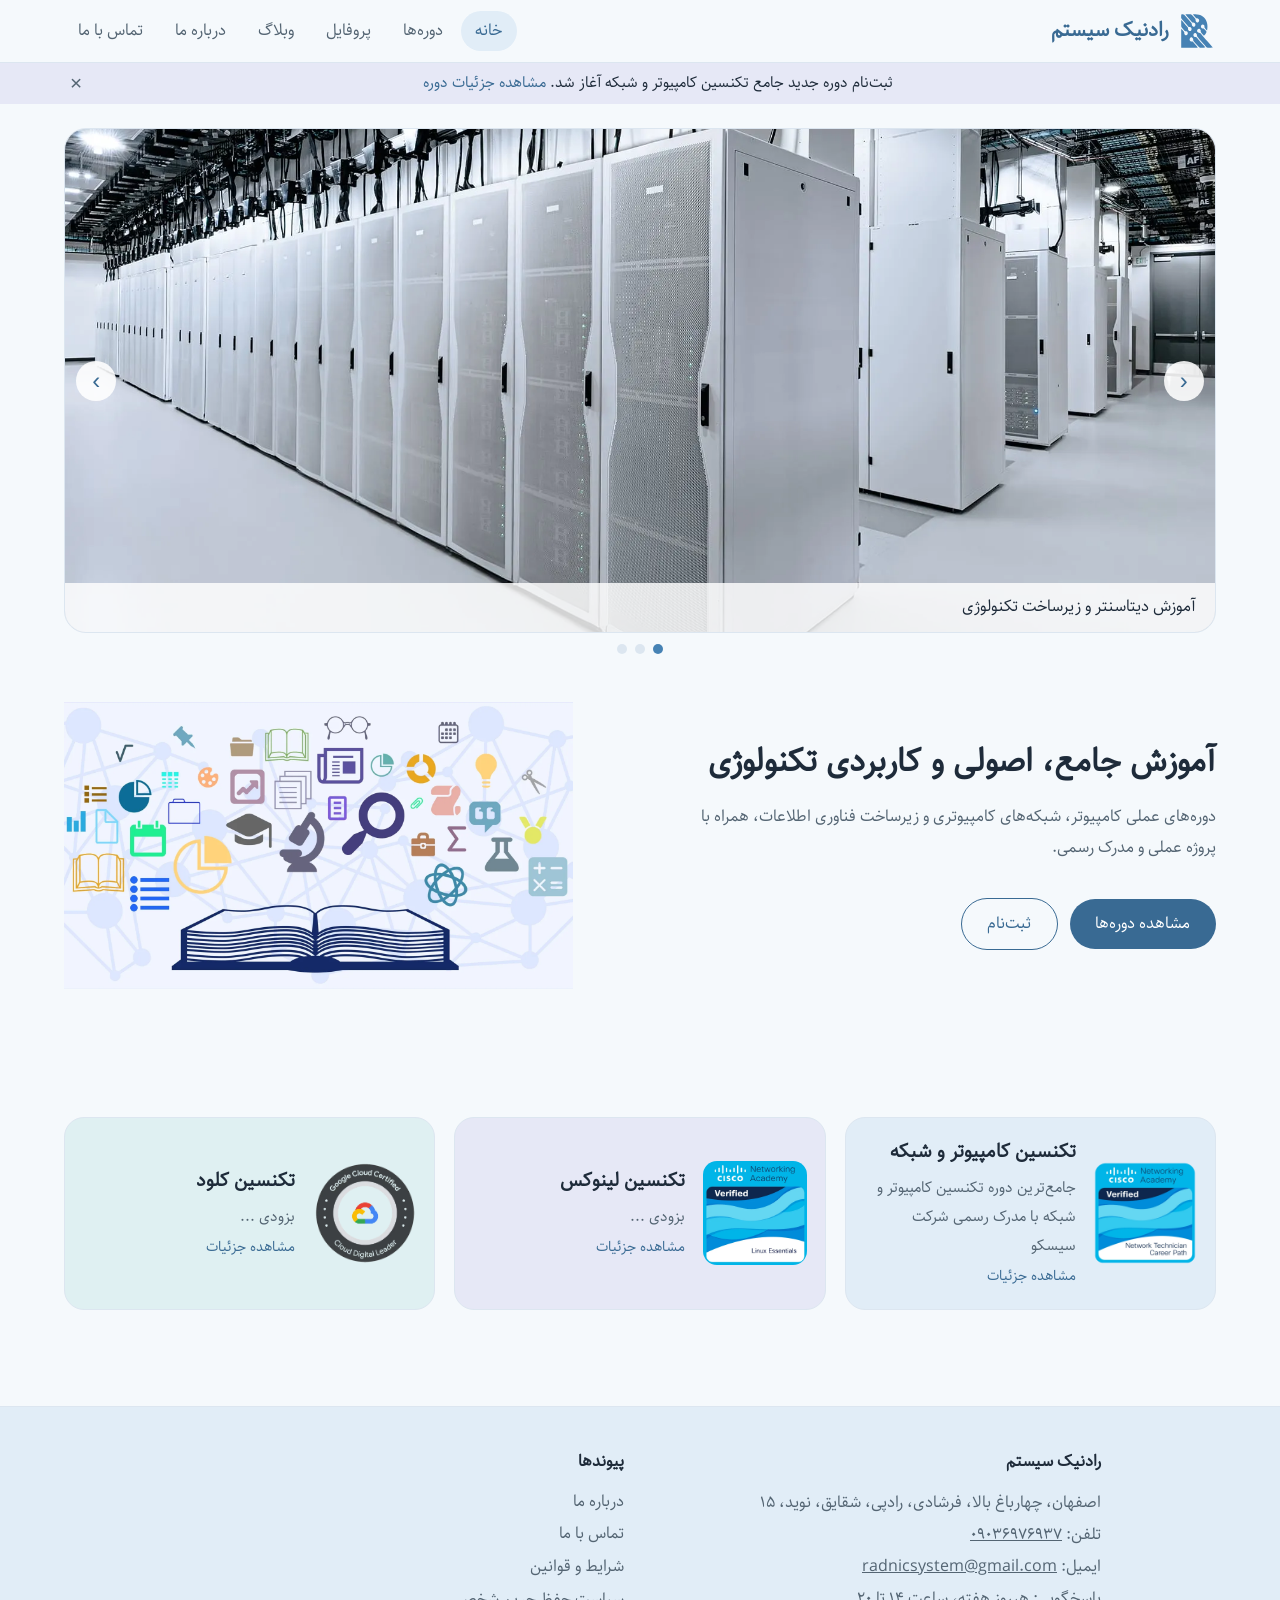
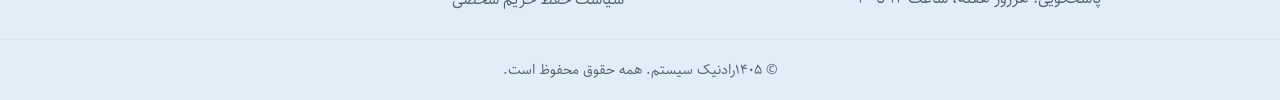
==== index.html @ 02f665f7 "Update index.html" ====
<!doctype html>

<html lang="fa" dir="rtl">

<head>
  
  <meta charset="utf-8"><meta name="viewport" content="width=device-width,initial-scale=1">
  <meta name="theme-color" content="#f5f9fc">
  <link rel="icon" type="image/png" href="resources/images/favicon.svg">
  <link rel="stylesheet" href="resources/css/style.css">
  <title>خانه - رادنیک سیستم</title>
  
</head>
  
<body>
  
  <header class="hd">
    
    <a class="logo" href="index.html"><img src="resources/images/logo.svg" alt="لوگوی رادنیک سیستم" width="36" height="36"><span>رادنیک سیستم</span></a>
    <button class="burger" aria-label="منو" aria-expanded="false">☰</button>
    
    <nav id="nav">
      <a href="index.html" class="on">خانه</a>
      <div class="dd">
        <a href="courses.html">دوره‌ها</a>
        <div class="menu">
          <a href="course-1.html">تکنسین کامپیوتر و شبکه</a>
          <a href="course-2.html">تکنسین Linux</a>
          <a href="course-3.html">تکنسین Cloud</a>
        </div>
      </div>
      <a href="profile.html">پروفایل</a>
      <a href="blog.html">وبلاگ</a>
      <a href="about.html">درباره ما</a>
      <a href="contact.html">تماس با ما</a>
    </nav>
    
  </header>
  
  <div id="ann" class="ann" role="region" aria-label="اطلاعیه" hidden>
    <p aria-live="polite"></p>
    <button type="button" aria-label="بستن اطلاعیه">×</button>
  </div>
  
  <main>
    
    <section class="slider" aria-roledescription="carousel" aria-label="معرفی آموزشگاه">
      <div class="vp">
        <div class="track">
          <figure class="slide"><img src="resources/images/slide-1.webp" alt="" width="1200" height="525"><figcaption>آموزش دیتاسنتر و زیرساخت تکنولوژی</figcaption></figure>
          <figure class="slide"><img src="resources/images/slide-2.webp" alt="" width="1200" height="525"><figcaption>جامع‌ترین آموزشهای لینوکس</figcaption></figure>
          <figure class="slide"><img src="resources/images/slide-3.webp" alt="" width="1200" height="525"><figcaption>مدرک رسمی از شرکت سیسکو</figcaption></figure>
        </div>
        <button class="sb prev" aria-label="قبلی">‹</button>
        <button class="sb next" aria-label="بعدی">›</button>
      </div>
      <div class="dots"></div>
    </section>
    
    <section class="hero">
      <div>
        <h1>آموزش جامع، اصولی و کاربردی تکنولوژی</h1>
        <p class="sub">دوره‌های عملی کامپیوتر، شبکه‌های کامپیوتری و زیرساخت فناوری اطلاعات، همراه با پروژه عملی و مدرک رسمی.</p>
        <a class="btn" href="courses.html">مشاهده دوره‌ها</a>
        <a class="btn g" href="profile.html">ثبت‌نام</a>
      </div>
      <img src="resources/images/hero.webp" width="550" height="400" alt="تصویری نمادین از آموزش جامع و اصولی">
    </section>
    
    <section class="wrap">
      <div class="cgrid">
        <a class="cc c1" href="course-1.html"><img src="resources/images/course-1.webp" alt="تصویری از نشان پایان دوره" width="120" height="120">
          <div>
            <h3>تکنسین کامپیوتر و شبکه</h3>
            <p>جامع‌ترین دوره تکنسین کامپیوتر و شبکه با مدرک رسمی شرکت سیسکو</p>
            <span class="more">مشاهده جزئیات</span>
          </div>
        </a>
        <a class="cc c2" href="course-2.html"><img src="resources/images/course-2.webp" alt="تصویری از نشان پایان دوره" width="120" height="120">
          <div>
            <h3>تکنسین لینوکس</h3>
            <p>بزودی ...</p>
            <span class="more">مشاهده جزئیات</span>
          </div>
        </a>
        <a class="cc c3" href="course-3.html"><img src="resources/images/course-3.webp" alt="تصویری از نشان پایان دوره" width="120" height="120">
          <div>
            <h3>تکنسین کلود</h3>
            <p>بزودی ...</p>
            <span class="more">مشاهده جزئیات</span>
          </div>
        </a>
      </div>
    </section>
  </main>
  
  <footer class="ft">
    <div class="ft-in">
      <div class="ft-col">
        <h3>رادنیک سیستم</h3>
        <address>اصفهان، چهارباغ بالا، فرشادی، رادپی، شقایق، نوید، ۱۵<br>تلفن: <a dir="ltr" href="tel:+989036976937">۰۹۰۳۶۹۷۶۹۳۷</a>
          <br>ایمیل: <a dir="ltr" href="mailto:radnicsystem@gmail.com">radnicsystem@gmail.com</a>
          <br>پاسخگویی: هرروز هفته، ساعت ۱۴ تا ۲۰</address>
      </div>
      <div class="ft-col">
        <h3>پیوندها</h3>
        <div class="ft-links">
          <a href="about.html">درباره ما</a>
          <a href="contact.html">تماس با ما</a>
          <a href="terms.html">شرایط و قوانین</a>
          <a href="privacy.html">سیاست حفظ حریم شخصی</a>
        </div>
      </div>
      <div class="ft-col">
        <h3>نمادها و گواهی‌ها</h3>
        <div id="badges" class="badges">
        </div>
      </div>
    </div>
    <p class="copy">© ۱۴۰۵رادنیک سیستم. همه حقوق محفوظ است.</p>
  </footer>
  
  <script src="resources/js/db.js"></script>
  <script src="resources/js/main.js"></script>  
</body>
</html>
---- resources/css/style.css ----
@font-face {
  font-family: Sahel;
  src: url(../fonts/Sahel.ttf) format("truetype");
  font-display: swap
}

@font-face {
  font-family: Sahel-B;
  src: url(../fonts/Sahel-Black.ttf) format("truetype");
  font-display: swap
}

:root {
  --bg: #f5f9fc;
  --tx: #1e2b3a;
  --mu: #546573;
  --c1: #e1edf7;
  --c2: #e6e8f6;
  --c3: #dff0f2;
  --ac: #396a93;
  --brand: #4682b4;
  --bd: #dce6f0
}

* {
  box-sizing: border-box;
  margin:0
}

body {
  font: 16px/1.9 Sahel, Vazirmatn, Tahoma, sans-serif;
  background: var(--bg);
  color: var(--tx)
}

a {
  color: inherit;
  text-decoration: none
}

:focus-visible {
  outline: 2px solid var(--ac);
  outline-offset: 2px
}

.hd {
  position: sticky;
  top: 0;
  z-index: 9;
  display: flex;
  align-items: center;
  justify-content: space-between;
  padding: .7rem 5%;
  background: rgba(245,249,252,.92);
  backdrop-filter: blur(8px);
  border-bottom: 1px solid var(--bd)
}

.logo {
  font-weight: 700;
  font-size: 1.25rem;
  color: var(--ac)
}

nav {
  display: flex;
  gap: .2rem
}

nav a {
  padding: .3rem .9rem;
  border-radius: 99px;
  color: var(--mu)
}

nav a:hover, nav a.on {
  background: var(--c1);
  color: var(--ac)
}

.burger {
  display: none;
  background: none;
  border: 1px solid var(--bd);
  border-radius: 10px;
  font-size: 1.3rem;
  padding: .1rem .6rem;
  cursor: pointer
}

.wrap {
  max-width: 1500px;
  margin: auto;
  padding: 3rem 5%
}

.hero {
  display: grid;
  grid-template-columns: 1.2fr 1fr;
  gap: 2rem;
  align-items: center;
  max-width: 1500px;
  margin: auto;
  padding: 5rem 5%
}

.hero img {
  width: 100%;
  height: auto;
  max-height: 340px
}

h1 {
  font: Sahel-B, Vazirmatn, Tahoma, sans-serif;
  font-weight: 900;
  font-size: clamp(1.3rem,2.5vw,2.5rem);
  line-height: 1.5;
  margin-bottom: 1rem
}

h2 {
  font-size: 1.5rem;
  margin-bottom: 1rem
}

.sub {
  color: var(--mu);
  max-width: 520px;
  margin-bottom: 2rem
}

.btn {
  display: inline-block;
  padding: .6rem 1.6rem;
  border-radius: 99px;
  background: var(--ac);
  color: #fff;
  border: 0;
  font: inherit;
  cursor: pointer;
  margin: .2rem 0 .2rem .5rem
}

.btn.g {
  background: transparent;
  color: var(--ac);
  border: 1px solid var(--ac)
}

.grid {
  display: grid;
  gap: 1.2rem;
  grid-template-columns: repeat(auto-fit,minmax(260px,1fr))
}

.card {
  padding: 1.6rem;
  border-radius: 20px;
  border: 1px solid var(--bd);
  background: #fff
}

.c1 {
  background: var(--c1)
}

.c2 {
  background: var(--c2)
}

.c3 {
  background: var(--c3)
}

.card h3 {
  margin-bottom: .4rem
}

.card p, .card ul {
  color: var(--mu)
}

.card ul {
  padding-right: 1.2rem;
  margin: .6rem 0
}

label {
  font-size: .95rem
}

input, textarea {
  width: 100%;
  padding: .65rem .9rem;
  margin: .3rem 0 .9rem;
  border: 1px solid var(--bd);
  border-radius: 12px;
  font: inherit;
  background: #fff
}

.tabs {
  display: flex;
  gap: .5rem;
  margin-bottom: 1rem
}

.tab {
  flex: 1;
  padding: .5rem;
  border: 1px solid var(--bd);
  border-radius: 12px;
  background: #fff;
  font: inherit;
  cursor: pointer
}

.tab.on {
  background: var(--c1);
  color: var(--ac)
}

.box {
  max-width: 460px;
  margin: auto
}

.msg {
  margin-bottom: .8rem
}

.ok {
  color: #2f7a4d
}

.err {
  color: #b04a4a
}

.ft {
  margin-top: 3rem;
  border-top: 1px solid var(--bd);
  background: var(--c1);
  color: var(--mu)
}

.ft-in {
  max-width: 1050px;
  margin: auto;
  padding: 2.5rem 5% 1.5rem;
  display: grid;
  gap: 2rem;
  grid-template-columns: repeat(auto-fit,minmax(min(100%,230px),1fr))
}

.ft h3 {
  font-size: 1rem;
  color: var(--tx);
  margin-bottom: .6rem
}

.ft address {
  font-style: normal;
  line-height: 2
}

.ft address a {
  text-decoration: underline
}

.ft a:hover {
  color: var(--ac)
}

.ft-links {
  display: flex;
  flex-direction: column;
  gap: .15rem
}

.badges {
  display: flex;
  flex-wrap: wrap;
  gap: .8rem;
  align-items: center
}

.badges > * {
  max-width: 100%
}

.badges img {
  height: auto;
  max-height: 96px;
  width: auto
}

.copy {
  text-align: center;
  padding: 1rem 5%;
  border-top: 1px solid var(--bd);
  font-size: .9rem
}

.doc {
  max-width: 760px;
  margin: auto
}

.doc h1 {
  font-size: clamp(1.6rem,4vw,2.2rem);
  margin-bottom: .3rem
}

.doc h2 {
  font-size: 1.2rem;
  margin: 1.8rem 0 .3rem
}

.doc p {
  color: var(--mu)
}

.doc .upd {
  font-size: .9rem;
  margin-bottom: 1rem
}

[hidden] {
  display: none !important
}

@media(max-width:720px) {
  .hero {
    grid-template-columns: 1fr;
    padding: 3rem 5%
  }
  
  .hero img {
    order: -1;
    max-height: 200px
  }
  
  .burger {
    display: block
  }

  nav {
    display: none;
    position: absolute;
    top: 100%;
    right: 0;
    left: 0;
    flex-direction: column;
    background: var(--bg);
    padding: .8rem 5%;
    border-bottom: 1px solid var(--bd)
  }
  
  nav.open {
    display: flex
  }
}

.lnk {
  background: none;
  border: 0;
  color: var(--ac);
  font: inherit;
  cursor: pointer;
  padding: 0;
  text-decoration: none;
  margin: .2rem .5rem
}

.btn.d {
  background: #b04a4a
}

.sp {
  margin-top: 1.2rem
}

.logo {
  display: flex;
  align-items: center;
  gap: .55rem
}

.logo img {
  width: auto;
  height: 38px
}

.dd {
  position: relative
}

.dd > a {
  display: block
}

.menu {
  display: none;
  position: absolute;
  top: 100%;
  right: 0;
  min-width: 210px;
  flex-direction: column;
  padding: .4rem;
  background: #fff;
  border: 1px solid var(--bd);
  border-radius: 14px;
  box-shadow: 0 8px 24px rgba(30,43,58,.08)
}

.dd:hover .menu, .dd:focus-within .menu {
  display: flex
}

.menu a {
  border-radius: 10px
}

.ann {
  display: flex;
  align-items: center;
  gap: .8rem;
  padding: .4rem 5%;
  background: var(--c2);
  font-size: .92rem
}

.ann p {
  flex: 1;
  text-align: center;
  transition: opacity .4s
}

.ann p.out {
  opacity: 0
}

.ann a {
  color: var(--ac);
  text-decoration: none
}

.ann button {
  background: none;
  border: 0;
  cursor: pointer;
  font-size: 1.3rem;
  line-height: 1;
  color: var(--mu)
}

.slider {
  max-width: 1500px;
  margin: 1.5rem auto 0;
  padding: 0 5%
}

.slider + .hero {
  padding-top: 3rem
}

.vp {
  position: relative;
  overflow: hidden;
  border-radius: 22px;
  border: 1px solid var(--bd)
}

.track {
  display: flex;
  transition: transform .5s ease
}

.slide {
  flex: 0 0 100%;
  position: relative
}

.slide img {
  display: block;
  width: 100%;
  height: auto;
  aspect-ratio: 16/7;
  object-fit: cover
}

.slide figcaption {
  position: absolute;
  inset: auto 0 0;
  padding: .6rem 1.2rem;
  background: rgba(255,255,255,.82)
}

.sb {
  position: absolute;
  top: 50%;
  transform: translateY(-50%);
  width: 40px;
  height: 40px;
  border-radius: 50%;
  border: 0;
  background: rgba(255,255,255,.88);
  color: var(--ac);
  font-size: 1.5rem;
  cursor: pointer
}

.prev {
  right: .7rem
}

.next {
  left: .7rem
}

.dots {
  display: flex;
  justify-content: center;
  gap: .5rem;
  margin-top: .7rem
}

.dots button {
  width: 10px;
  height: 10px;
  border-radius: 50%;
  border: 0;
  padding: 0;
  background: var(--bd);
  cursor: pointer
}

.dots button.on {
  background: var(--brand)
}

.cgrid {
  display: grid;
  gap: 1.2rem;
  grid-template-columns: repeat(auto-fit,minmax(min(100%,330px),1fr))
}

.cc {
  display: flex;
  gap: 1.1rem;
  align-items: center;
  padding: 1.1rem;
  border-radius: 20px;
  border: 1px solid var(--bd);
  transition: transform .2s,box-shadow .2s
}

.cc:hover {
  transform: translateY(-2px);
  box-shadow: 0 8px 22px rgba(30,43,58,.07)
}

.cc img {
  flex: none;
  width: 104px;
  height: auto;
  aspect-ratio: 1;
  border-radius: 14px
}

.cc h3 {
  margin-bottom: .2rem
}

.cc p, .cc ul {
  color: var(--mu);
  font-size: .95rem
}

.cc ul {
  padding-right: 1.1rem;
  margin: .3rem 0
}

.more {
  font-size: .9rem;
  color: var(--ac)
}

.crumb {
  font-size: .9rem;
  color: var(--mu);
  margin-bottom: 1.2rem
}

.crumb a {
  text-decoration: none
}

.ch {
  display: flex;
  gap: 1.6rem;
  align-items: center;
  margin-bottom: 2rem
}

.ch img {
  flex: none;
  width: clamp(100px,22vw,180px);
  height: auto;
  aspect-ratio: 1;
  border-radius: 22px
}

.ch h1 {
  font-size: clamp(1.6rem,4vw,2.4rem);
  margin-bottom: .4rem
}

.chips {
  display: flex;
  flex-wrap: wrap;
  gap: .5rem;
  margin-top: .9rem
}

.chips span {
  padding: .15rem .9rem;
  border-radius: 99px;
  background: var(--c1);
  color: var(--ac);
  font-size: .9rem
}

.cols {
  display: grid;
  gap: 1.2rem;
  grid-template-columns: repeat(auto-fit,minmax(260px,1fr));
  margin-bottom: 1.2rem
}

.card ol {
  padding-right: 1.4rem;
  margin-top: .6rem;
  color: var(--mu)
}

@media(prefers-reduced-motion:reduce) {
  .track, .cc, .ann p {
    transition: none
  }
}

@media(max-width:720px) {
  .menu {
    display: flex;
    position: static;
    border: 0;
    box-shadow: none;
    background: transparent;
    padding: 0 1rem 0 0
  }
  
  .ch {
    flex-direction: column;
    align-items: flex-start
  }
}

@media(max-width:560px) {
  .slide img {
    aspect-ratio: 4/3
  }
  
  .cc img {
    width: 80px
  }
}

.enr {
  max-width: 620px;
  margin: 1rem auto
}

.enr-card {
  text-align: center;
  padding: 2.4rem 2rem;
  border-radius: 26px;
  border: 1px solid var(--bd);
  background: linear-gradient(180deg,var(--c1),#fff 55%);
  box-shadow: 0 12px 36px rgba(30,43,58,.07)
}

.enr-ic {
  width: 68px;
  height: 68px;
  margin: 0 auto 1rem;
  border-radius: 50%;
  display: grid;
  place-items: center;
  background: #fff;
  color: var(--brand);
  box-shadow: 0 4px 14px rgba(70,130,180,.18)
}

.enr-ic svg {
  width: 32px;
  height: 32px
}

.enr-card h1 {
  font-size: clamp(1.5rem,4vw,2rem);
  margin-bottom: .6rem
}

.enr-chip {
  display: inline-block;
  padding: .1rem 1rem;
  border-radius: 99px;
  background: var(--c1);
  color: var(--ac);
  font-size: .92rem;
  margin-bottom: .8rem
}

.enr-msg {
  font-size: 1.08rem;
  line-height: 2.1
}

.enr-num {
  display: inline-block;
  padding: 0 .8rem;
  border-radius: 99px;
  background: var(--c2);
  color: var(--ac);
  font-weight: 700;
  letter-spacing: .5px
}

.enr-note {
  display: flex;
  gap: .6rem;
  align-items: flex-start;
  text-align: right;
  margin: 1.5rem 0;
  padding: .9rem 1.1rem;
  border-radius: 16px;
  background: var(--c3)
}

.enr-note svg {
  flex: none;
  width: 22px;
  height: 22px;
  color: var(--ac);
  margin-top: .35rem
}
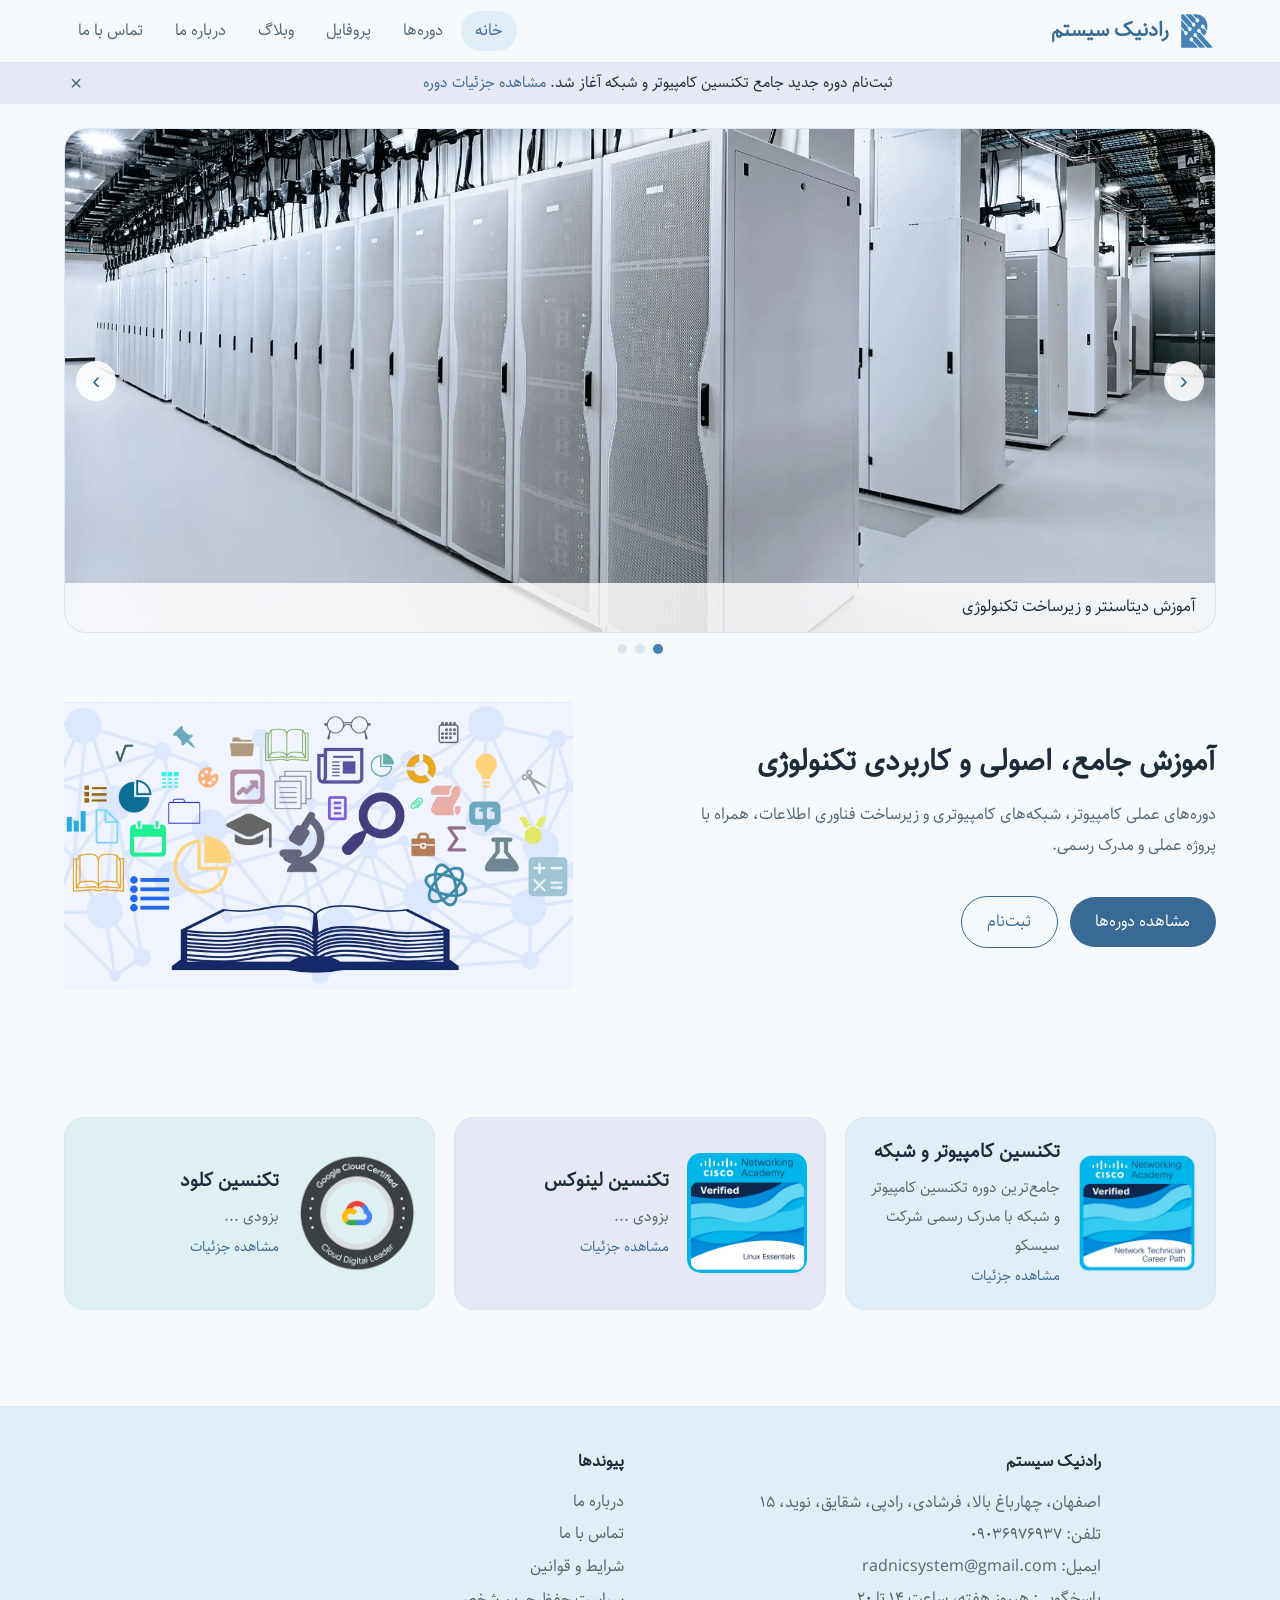
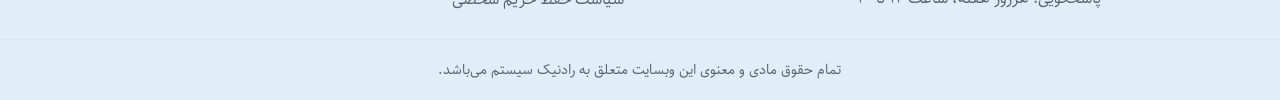
==== commit dcebb629: "Update index.html" ====
--- a/index.html
+++ b/index.html
@@ -117,7 +117,7 @@
         </div>
       </div>
     </div>
-    <p class="copy">© ۱۴۰۵رادنیک سیستم. همه حقوق محفوظ است.</p>
+    <p class="copy">تمام حقوق مادی و معنوی این وبسایت متعلق به رادنیک سیستم می‌باشد.</p>
   </footer>
   
   <script src="resources/js/db.js"></script>
--- a/resources/css/style.css
+++ b/resources/css/style.css
@@ -113,7 +113,7 @@
 h1 {
   font: Sahel-B, Vazirmatn, Tahoma, sans-serif;
   font-weight: 900;
-  font-size: clamp(1.3rem,2.5vw,2.5rem);
+  font-size: clamp(1.3rem,2.3vw,2.5rem);
   line-height: 1.5;
   margin-bottom: 1rem
 }
@@ -265,7 +265,7 @@
 }
 
 .ft address a {
-  text-decoration: underline
+  text-decoration: none
 }
 
 .ft a:hover {
@@ -563,7 +563,7 @@
 
 .cc img {
   flex: none;
-  width: 104px;
+  width: 120px;
   height: auto;
   aspect-ratio: 1;
   border-radius: 14px
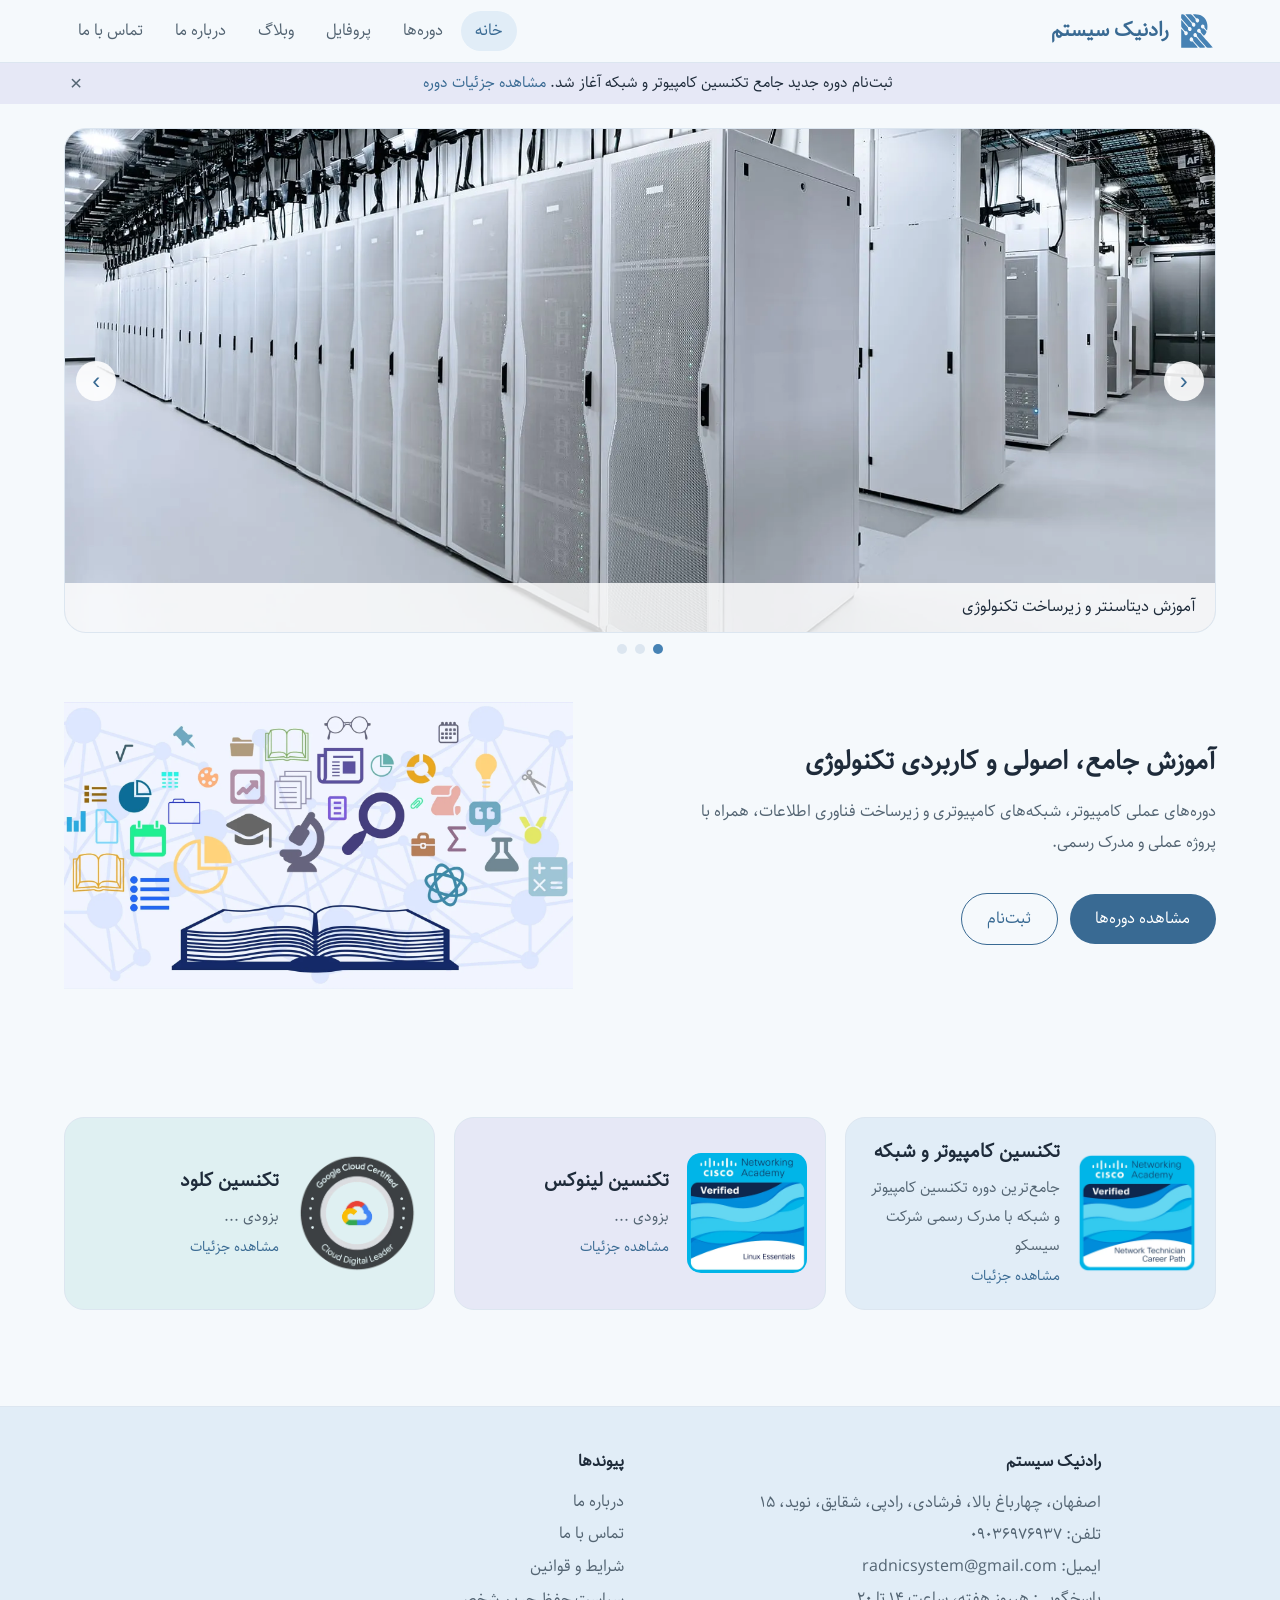
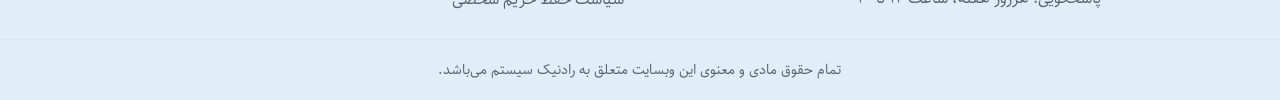
==== commit eddb883a: "Update index.html" ====
--- a/index.html
+++ b/index.html
@@ -64,7 +64,7 @@
         <a class="btn" href="courses.html">مشاهده دوره‌ها</a>
         <a class="btn g" href="profile.html">ثبت‌نام</a>
       </div>
-      <img src="resources/images/hero.webp" width="550" height="400" alt="تصویری نمادین از آموزش جامع و اصولی">
+      <img src="resources/images/hero.webp" width="400" height="320" alt="تصویری نمادین از آموزش جامع و اصولی">
     </section>
     
     <section class="wrap">
--- a/resources/css/style.css
+++ b/resources/css/style.css
@@ -113,7 +113,7 @@
 h1 {
   font: Sahel-B, Vazirmatn, Tahoma, sans-serif;
   font-weight: 900;
-  font-size: clamp(1.3rem,2.3vw,2.5rem);
+  font-size: clamp(1.2rem,2vw,2.5rem);
   line-height: 1.5;
   margin-bottom: 1rem
 }
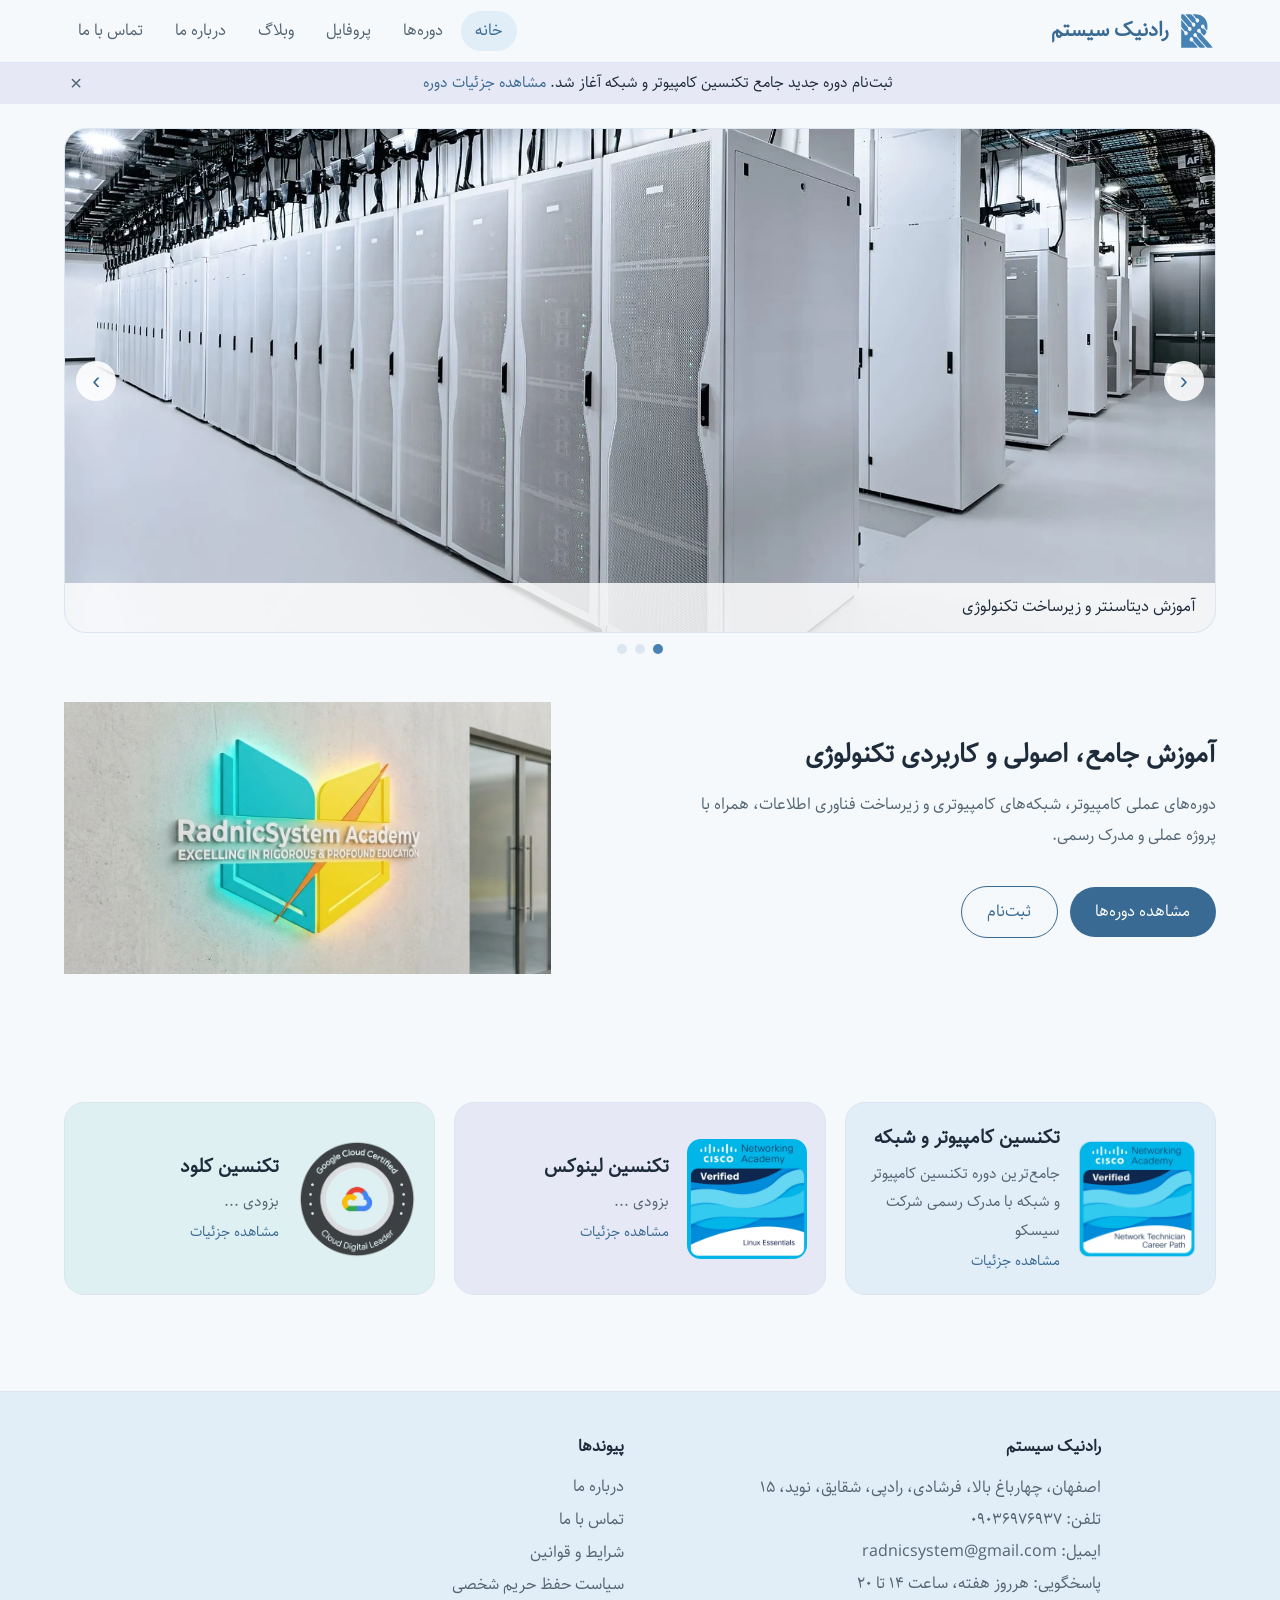
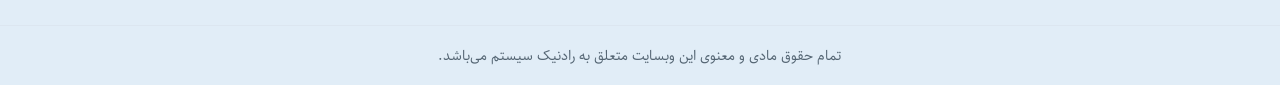
==== commit ee158e76: "Update index.html" ====
--- a/index.html
+++ b/index.html
@@ -64,7 +64,7 @@
         <a class="btn" href="courses.html">مشاهده دوره‌ها</a>
         <a class="btn g" href="profile.html">ثبت‌نام</a>
       </div>
-      <img src="resources/images/hero.webp" width="400" height="320" alt="تصویری نمادین از آموزش جامع و اصولی">
+      <img src="resources/images/hero.webp" width="400" height="320" alt="تصویری نمادین از آکادمی رادنیک سیستم همراه با نوشته‌ای مبنی بر برتری در آموزش جامع و عمیق">
     </section>
     
     <section class="wrap">
--- a/resources/css/style.css
+++ b/resources/css/style.css
@@ -96,7 +96,7 @@
 
 .hero {
   display: grid;
-  grid-template-columns: 1.2fr 1fr;
+  grid-template-columns: 1.3fr 1fr;
   gap: 2rem;
   align-items: center;
   max-width: 1500px;
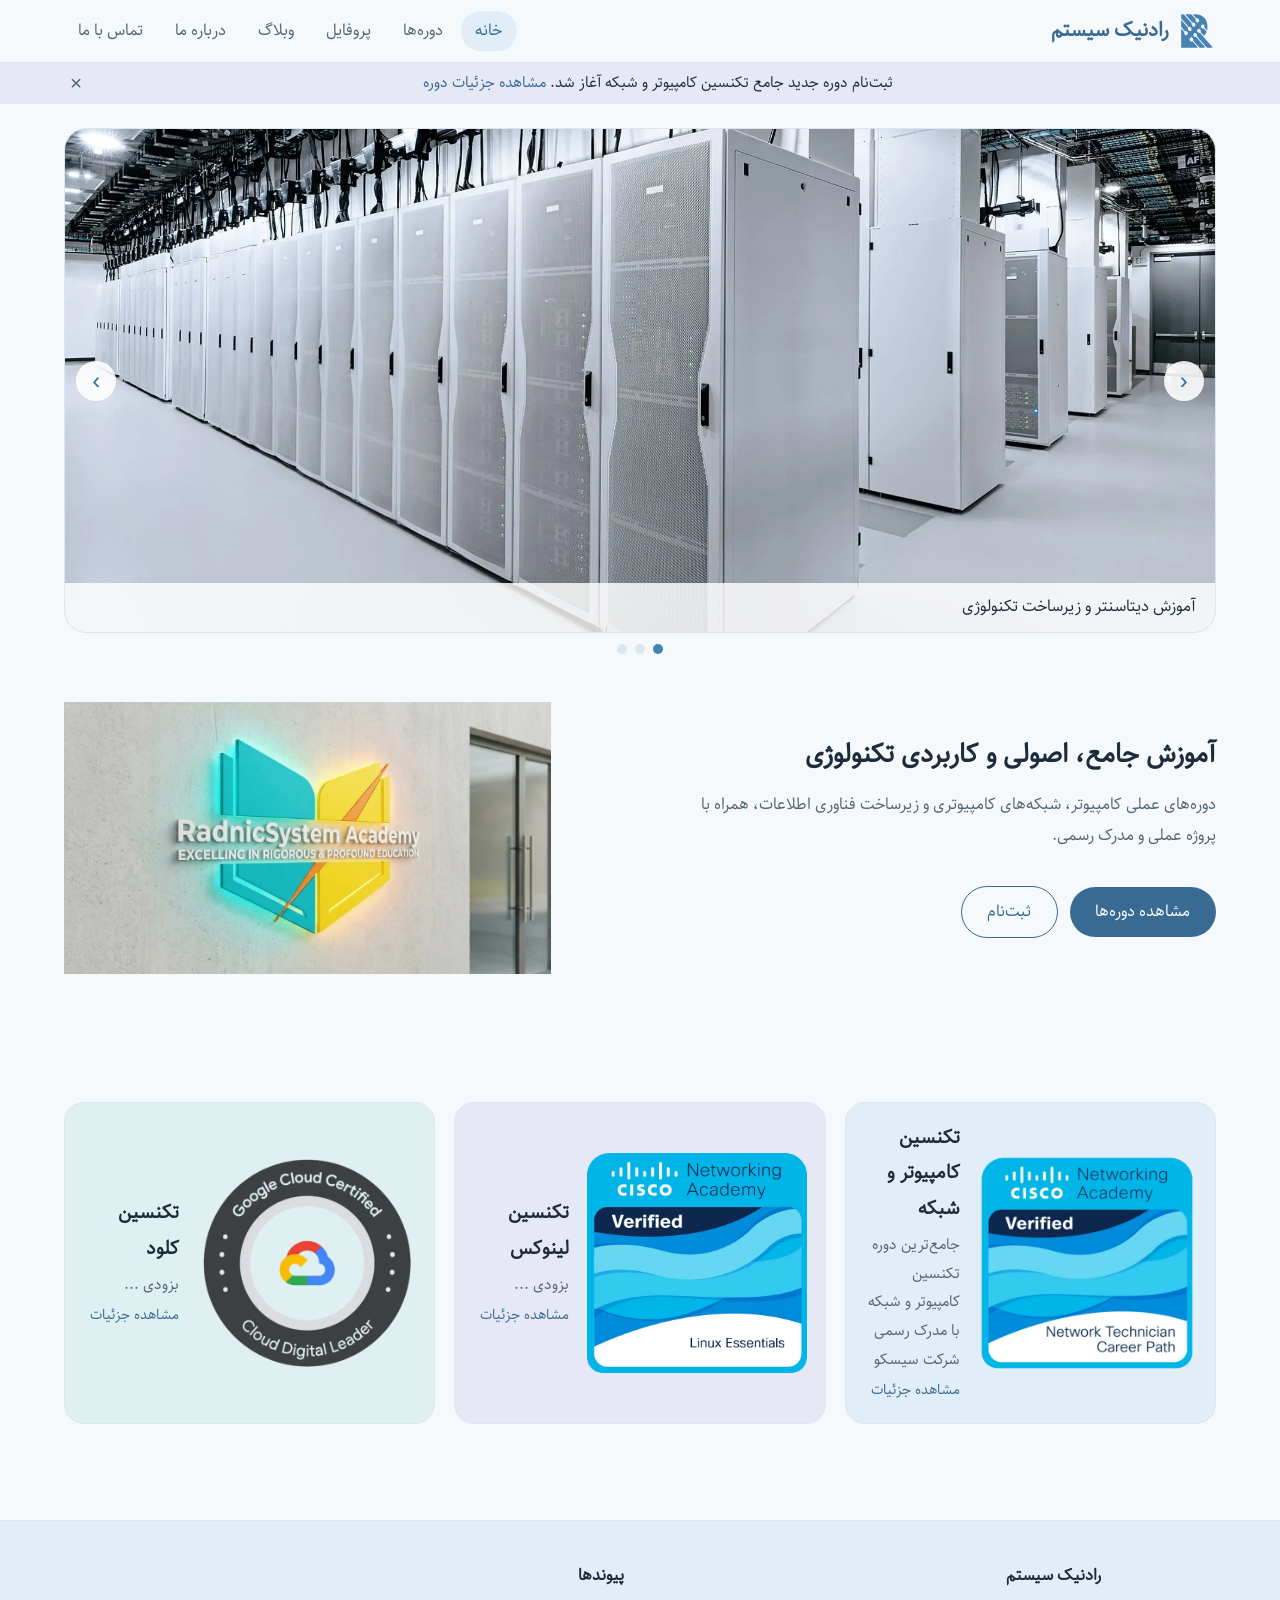
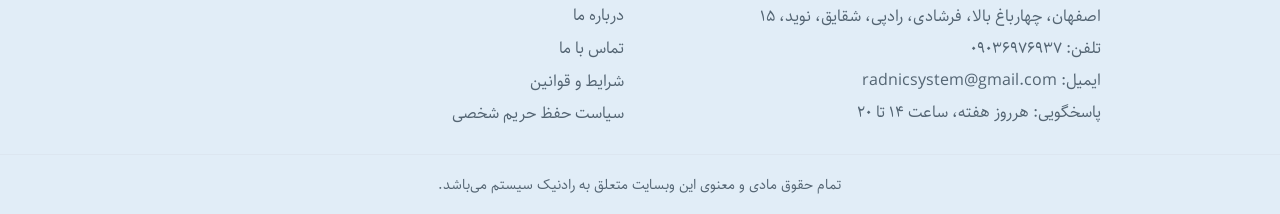
==== commit 32f59882: "Update index.html" ====
--- a/index.html
+++ b/index.html
@@ -69,21 +69,21 @@
     
     <section class="wrap">
       <div class="cgrid">
-        <a class="cc c1" href="course-1.html"><img src="resources/images/course-1.webp" alt="تصویری از نشان پایان دوره" width="120" height="120">
+        <a class="cc c1" href="course-1.html"><img src="resources/images/course-1.webp" alt="تصویری از نشان پایان دوره" width="220" height="220">
           <div>
             <h3>تکنسین کامپیوتر و شبکه</h3>
             <p>جامع‌ترین دوره تکنسین کامپیوتر و شبکه با مدرک رسمی شرکت سیسکو</p>
             <span class="more">مشاهده جزئیات</span>
           </div>
         </a>
-        <a class="cc c2" href="course-2.html"><img src="resources/images/course-2.webp" alt="تصویری از نشان پایان دوره" width="120" height="120">
+        <a class="cc c2" href="course-2.html"><img src="resources/images/course-2.webp" alt="تصویری از نشان پایان دوره" width="220" height="220">
           <div>
             <h3>تکنسین لینوکس</h3>
             <p>بزودی ...</p>
             <span class="more">مشاهده جزئیات</span>
           </div>
         </a>
-        <a class="cc c3" href="course-3.html"><img src="resources/images/course-3.webp" alt="تصویری از نشان پایان دوره" width="120" height="120">
+        <a class="cc c3" href="course-3.html"><img src="resources/images/course-3.webp" alt="تصویری از نشان پایان دوره" width="220" height="220">
           <div>
             <h3>تکنسین کلود</h3>
             <p>بزودی ...</p>
--- a/resources/css/style.css
+++ b/resources/css/style.css
@@ -546,6 +546,12 @@
   grid-template-columns: repeat(auto-fit,minmax(min(100%,330px),1fr))
 }
 
+.cp-cgrid {
+  display: grid;
+  gap: 1.2rem;
+  grid-template-columns: repeat(auto-fit,minmax(min(100%,550px),1fr))
+}
+
 .cc {
   display: flex;
   gap: 1.1rem;
@@ -563,7 +569,7 @@
 
 .cc img {
   flex: none;
-  width: 120px;
+  width: 220px;
   height: auto;
   aspect-ratio: 1;
   border-radius: 14px
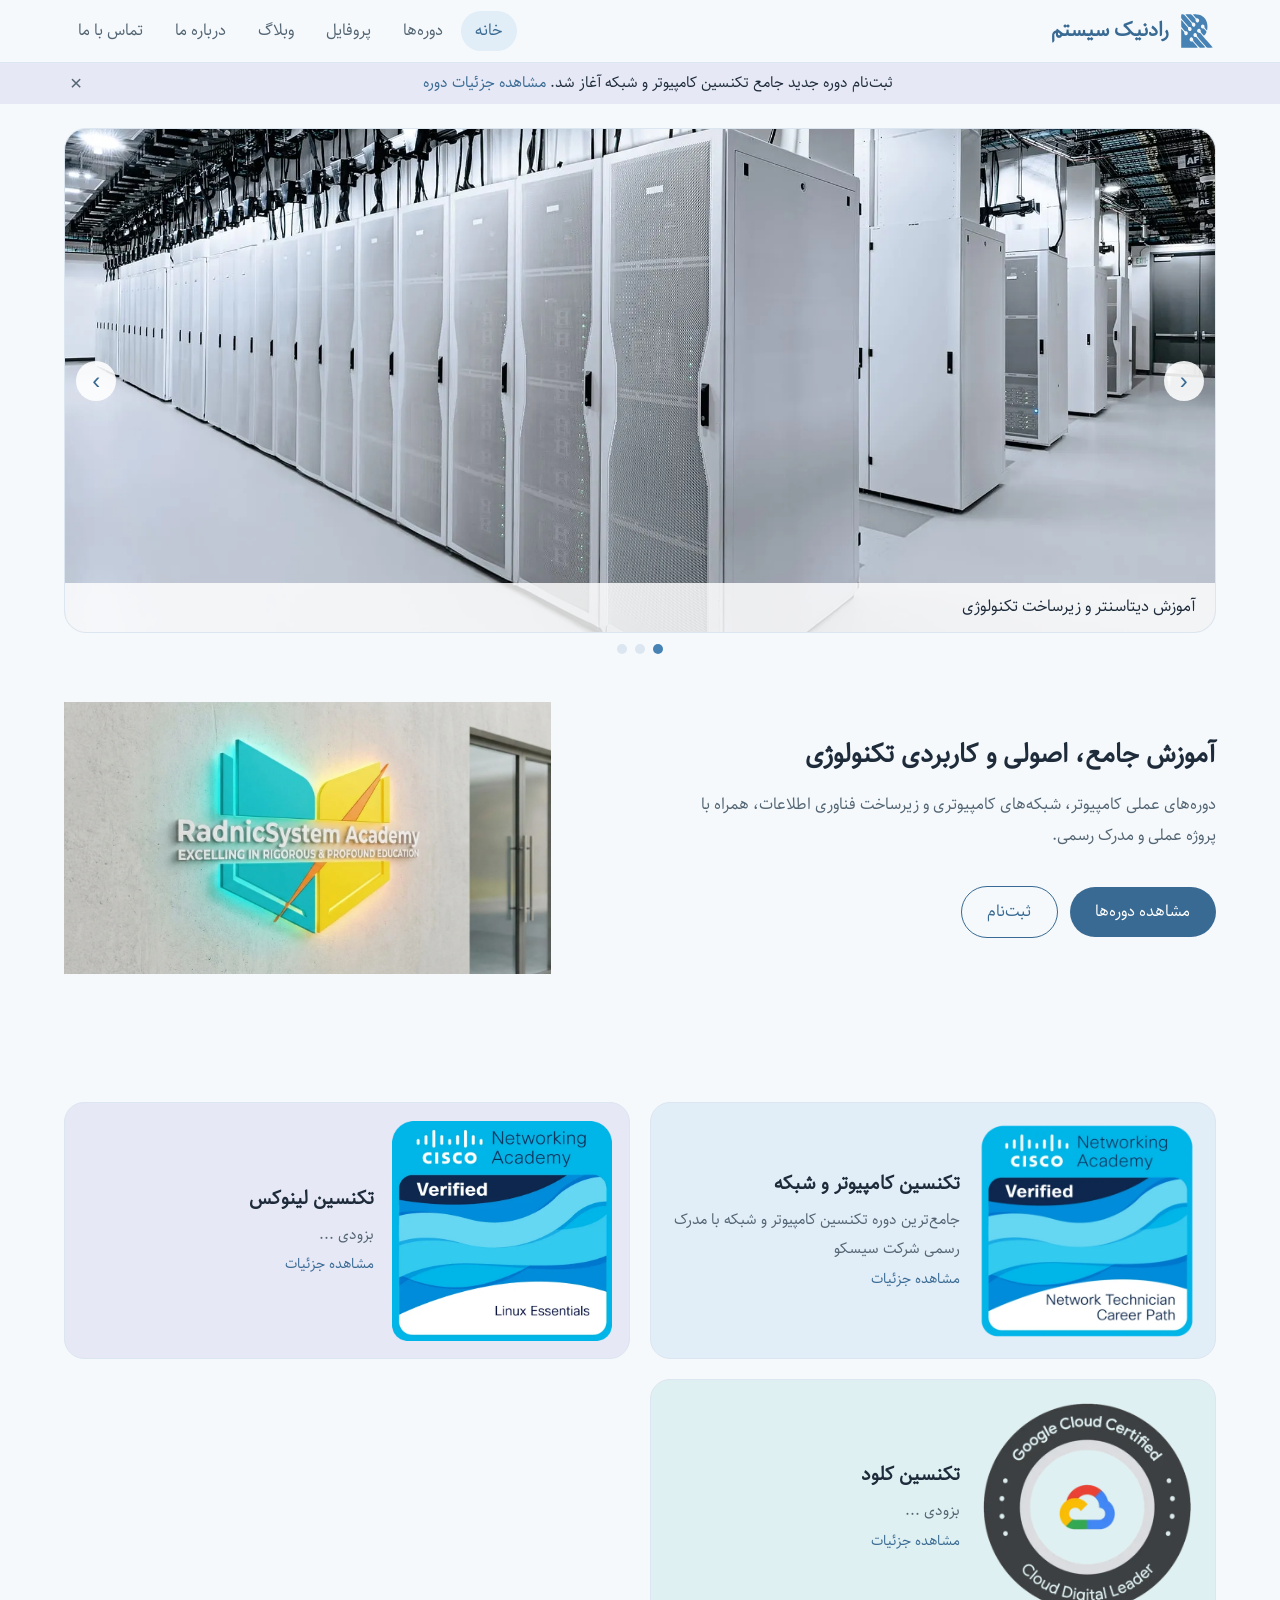
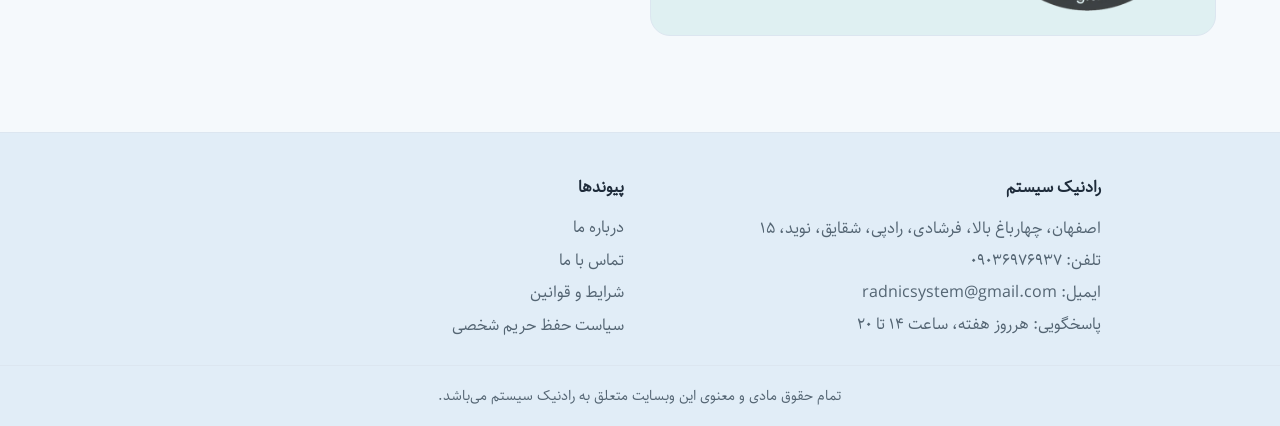
==== commit 85a3c565: "Update index.html" ====
--- a/index.html
+++ b/index.html
@@ -47,9 +47,9 @@
     <section class="slider" aria-roledescription="carousel" aria-label="معرفی آموزشگاه">
       <div class="vp">
         <div class="track">
-          <figure class="slide"><img src="resources/images/slide-1.webp" alt="" width="1200" height="525"><figcaption>آموزش دیتاسنتر و زیرساخت تکنولوژی</figcaption></figure>
-          <figure class="slide"><img src="resources/images/slide-2.webp" alt="" width="1200" height="525"><figcaption>جامع‌ترین آموزشهای لینوکس</figcaption></figure>
-          <figure class="slide"><img src="resources/images/slide-3.webp" alt="" width="1200" height="525"><figcaption>مدرک رسمی از شرکت سیسکو</figcaption></figure>
+          <figure class="slide"><img src="resources/images/slide-1.webp" alt="تصویری از یک دیتاسنتر" width="1200" height="525"><figcaption>آموزش دیتاسنتر و زیرساخت تکنولوژی</figcaption></figure>
+          <figure class="slide"><img src="resources/images/slide-2.webp" alt="لوگوی گنو، لینوکس و دیستروهای معروف" width="1200" height="525"><figcaption>جامع‌ترین آموزشهای لینوکس</figcaption></figure>
+          <figure class="slide"><img src="resources/images/slide-3.webp" alt="لوگوی شرکت سیسکو" width="1200" height="525"><figcaption>مدرک رسمی از شرکت سیسکو</figcaption></figure>
         </div>
         <button class="sb prev" aria-label="قبلی">‹</button>
         <button class="sb next" aria-label="بعدی">›</button>
@@ -69,21 +69,21 @@
     
     <section class="wrap">
       <div class="cgrid">
-        <a class="cc c1" href="course-1.html"><img src="resources/images/course-1.webp" alt="تصویری از نشان پایان دوره" width="220" height="220">
+        <a class="cc c1" href="course-1.html"><img src="resources/images/course-1.webp" alt="تصویری از نشان پایان دوره" width="200" height="200">
           <div>
             <h3>تکنسین کامپیوتر و شبکه</h3>
             <p>جامع‌ترین دوره تکنسین کامپیوتر و شبکه با مدرک رسمی شرکت سیسکو</p>
             <span class="more">مشاهده جزئیات</span>
           </div>
         </a>
-        <a class="cc c2" href="course-2.html"><img src="resources/images/course-2.webp" alt="تصویری از نشان پایان دوره" width="220" height="220">
+        <a class="cc c2" href="course-2.html"><img src="resources/images/course-2.webp" alt="تصویری از نشان پایان دوره" width="200" height="200">
           <div>
             <h3>تکنسین لینوکس</h3>
             <p>بزودی ...</p>
             <span class="more">مشاهده جزئیات</span>
           </div>
         </a>
-        <a class="cc c3" href="course-3.html"><img src="resources/images/course-3.webp" alt="تصویری از نشان پایان دوره" width="220" height="220">
+        <a class="cc c3" href="course-3.html"><img src="resources/images/course-3.webp" alt="تصویری از نشان پایان دوره" width="200" height="200">
           <div>
             <h3>تکنسین کلود</h3>
             <p>بزودی ...</p>
--- a/resources/css/style.css
+++ b/resources/css/style.css
@@ -543,12 +543,6 @@
 .cgrid {
   display: grid;
   gap: 1.2rem;
-  grid-template-columns: repeat(auto-fit,minmax(min(100%,330px),1fr))
-}
-
-.cp-cgrid {
-  display: grid;
-  gap: 1.2rem;
   grid-template-columns: repeat(auto-fit,minmax(min(100%,550px),1fr))
 }
 
